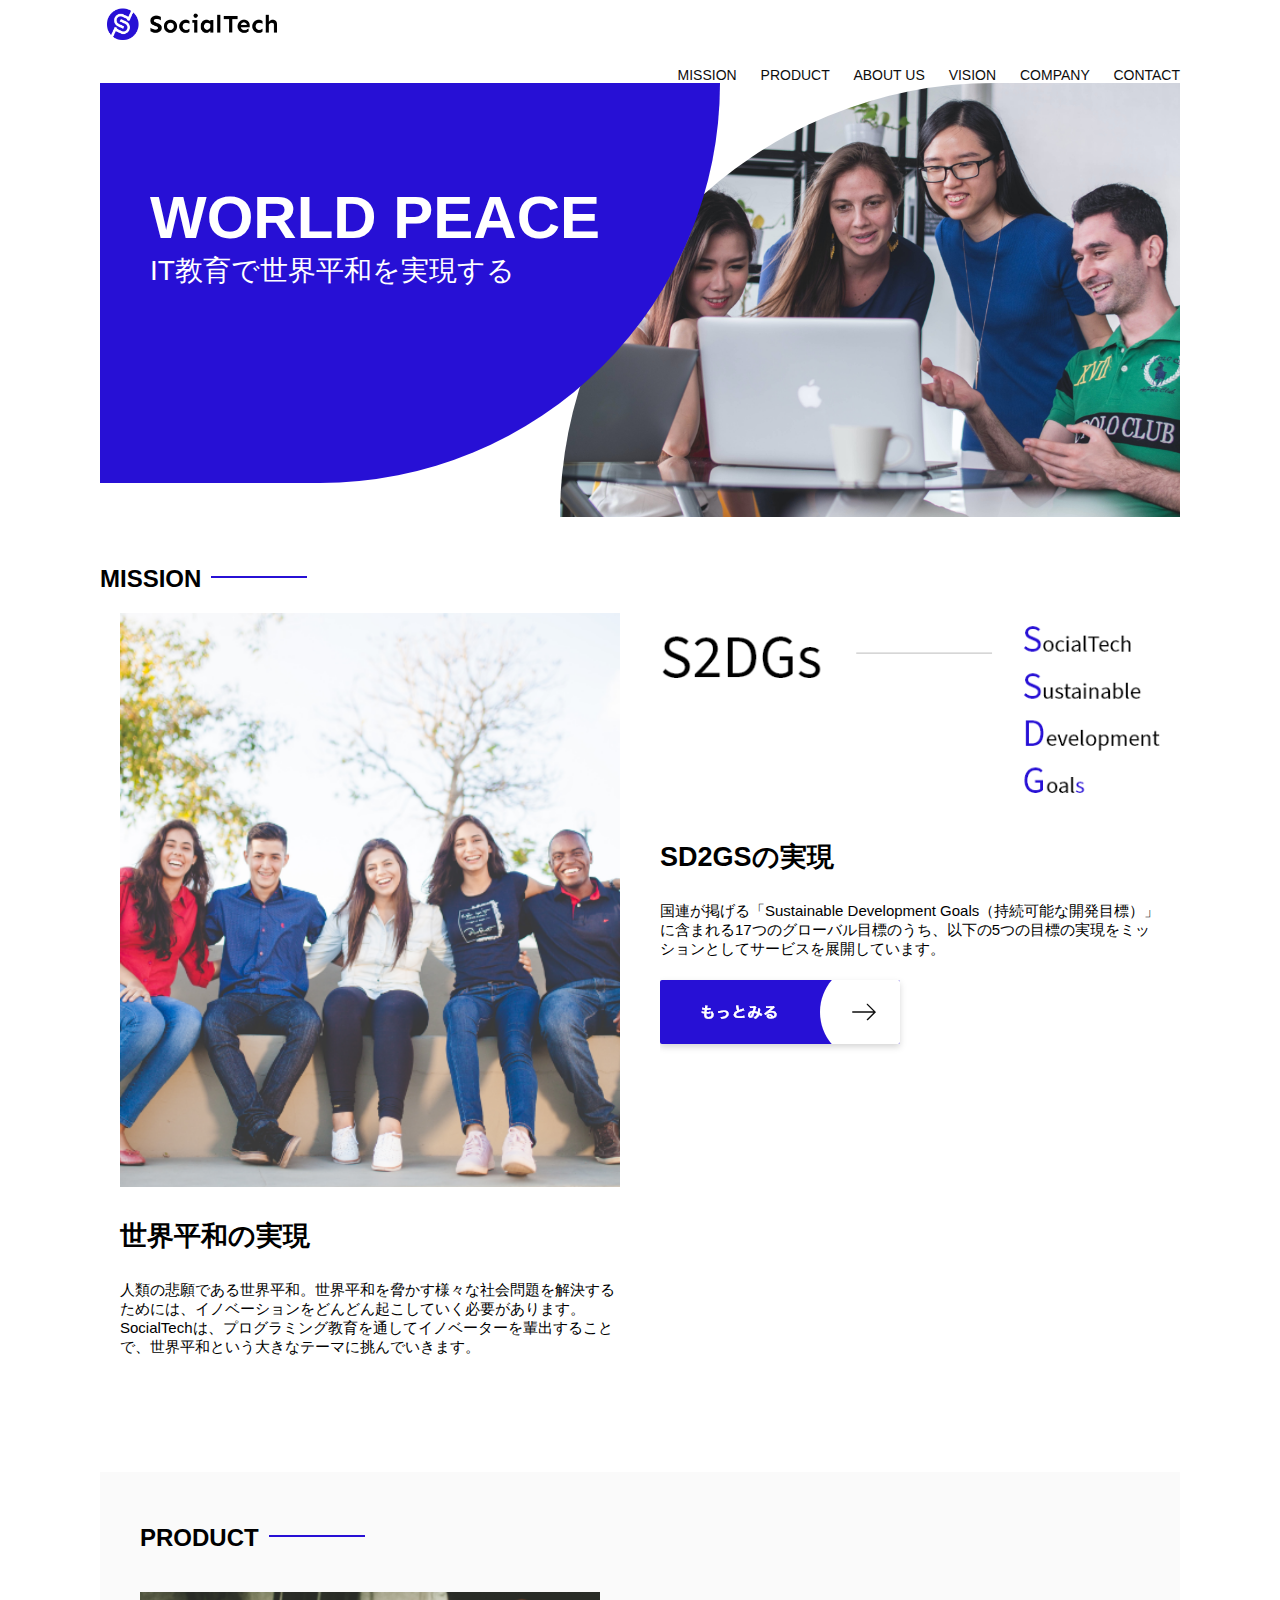
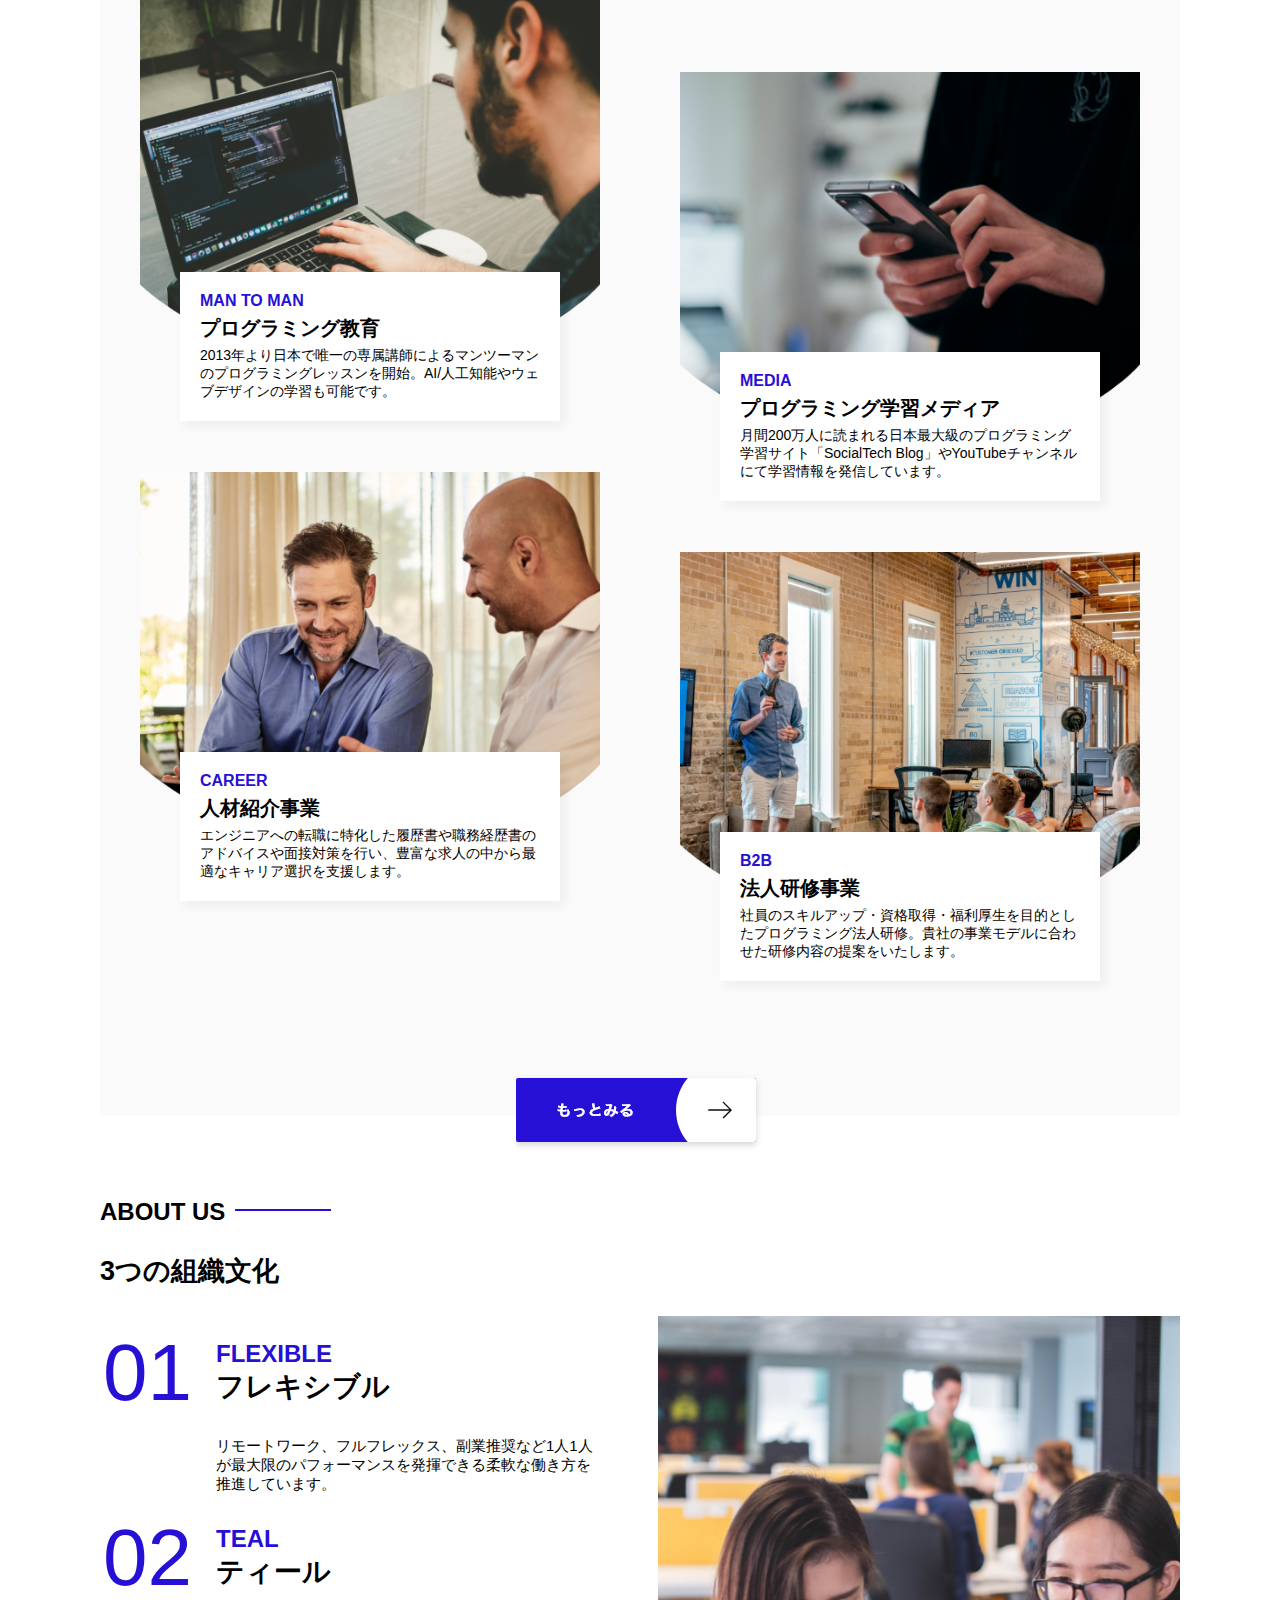
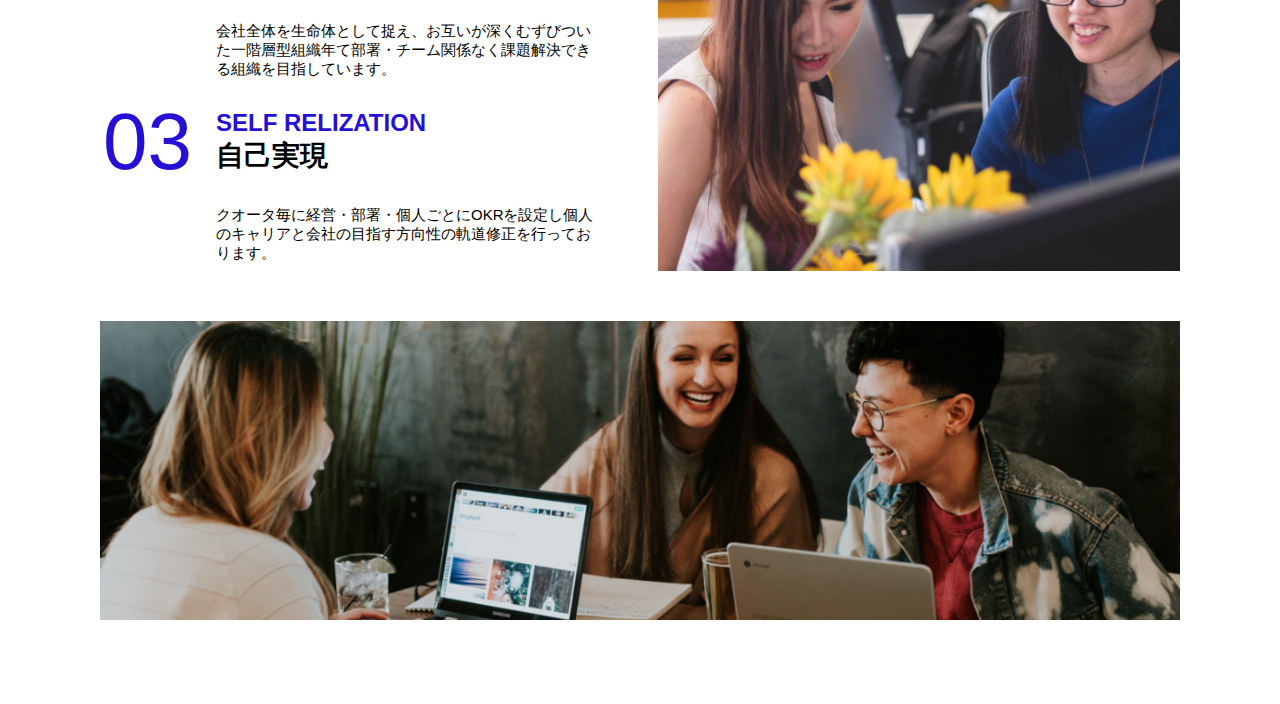
==== SocialTech/index.html @ 774da6ff "Add files via upload" ====
<!DOCTYPE html>
<html>
    <head>
        <title> Socialtech</title>
        <meta charset="utf-8">
        <meta name="description" content="SocialtechはEdtech業界のリーディングカンパニーを目指します。">
        <meta name="viewport" content="width=device-width, initial-scale=1.0">
        <link rel="stylesheet" href="style.css">
    </head>

    <body>
        <header>
            <a href="index.html" id="logo"><img src="images/logo.png" alt="トップページに戻る"></a>
        </header>
        <!-- PC用ナビゲーション -->
        <nav id="nav-pc">
            <a href="mission.html">MISSION</a>
            <a href="product.html">PRODUCT</a>
            <a href="index.html#aboutus">ABOUT US</a>
            <a href="mission.html#vision">VISION</a>
            <a href="mission.html#conpany">COMPANY</a>
            <a href="mission.html#contact">CONTACT</a>
        </nav>
        <!-- メインビジュアル -->
        <main>
            <article>
                <section id="main-visual">
                    <div id="main-message">
                        <h1>WORLD PEACE</h1>
                        <p>IT教育で世界平和を実現する</p>
                    </div> 
                    <img src="images/index/index-main.png" alt=PCの周りに集まる多国籍の仲間たち">
                </section>
                <!-- ミッション -->
                <section id="mission">
                    <h2 class="index-h2">MISSION</h2>
                    <div id="mission-flex">
                        <div>
                            <img id="mission-photo" src="images/index/index-mission.png" alt="屋外のベンチで写真を撮影する多国籍の仲間たち">
                            <h3>世界平和の実現</h3>
                            <p>人類の悲願である世界平和。世界平和を脅かす様々な社会問題を解決するためには、イノベーションをどんどん起こしていく必要があります。SocialTechは、プログラミング教育を通してイノベーターを輩出することで、世界平和という大きなテーマに挑んでいきます。</p>
                        </div>

                        <div>
                            <img id="mission-photo" src="images/mission/mission-s2dgs.png" alt="SD2GS">
                            <h3>SD2GSの実現</h3>
                            <p>国連が掲げる「Sustainable Development Goals（持続可能な開発目標）」に含まれる17つのグローバル目標のうち、以下の5つの目標の実現をミッションとしてサービスを展開しています。</p>
                            <a href="mission.html">
                                <img src="images/button-more.png" alt="もっとみる">
                            </a>
                        </div>
                    </div>
                </section>

                <!-- プロダクト -->
                <section id="product">
                    <h2 class="index-h2">PRODUCT</h2>
                    <div>
                      <div id="product-left">
                            <div>
                                <img class="product-photo" src="images/index/index-mantoman.png" alt="PCでコードを書く男性">
                                <div class="product-explain">
                                    <span>MAN TO MAN</span>
                                    <h3>プログラミング教育</h3>
                                    <p>2013年より日本で唯一の専属講師によるマンツーマンのプログラミングレッスンを開始。AI/人工知能やウェブデザインの学習も可能です。</p>
                                </div>
                            </div>
                      
                     <div>
                            <img class="product-photo" src="images/index/index-career.png" alt="笑顔で話し合う2人の男性">
                            <div class="product-explain">
                                <span>CAREER</span>
                                <h3>人材紹介事業</h3>
                                <p>エンジニアへの転職に特化した履歴書や職務経歴書のアドバイスや面接対策を行い、豊富な求人の中から最適なキャリア選択を支援します。</p>
                            </div>
                        </div>
                     </div>

                        <div id="product-right">
                            <div>
                                <img class="product-photo" src="images/index/index-media.png" alt="スマートフォンを操作する人">
                                <div class="product-explain">
                                    <span>MEDIA</span>
                                    <h3>プログラミング学習メディア</h3>
                                    <p>月間200万人に読まれる日本最大級のプログラミング学習サイト「SocialTech Blog」やYouTubeチャンネルにて学習情報を発信しています。</p>
                                </div>
                            </div>
                            <div>
                                <img class="product-photo" src="images/index/index-b2b.png" alt="講演中の男性とそれを聴く人々">
                                <div class="product-explain">
                                    <span>B2B</span>
                                    <h3>法人研修事業</h3>
                                    <p>社員のスキルアップ・資格取得・福利厚生を目的としたプログラミング法人研修。貴社の事業モデルに合わせた研修内容の提案をいたします。</p>
                                </div>
                            </div>
                        </div>
                    </div>

                    <div>
                        <a id="product-more" href="product.html">
                            <img src="images/button-more.png" alt="もっとみる">
                        </a>
                    </div>
                </section>

                <section id="aboutus">
                    <h2 class="index-h2">ABOUT US</h2>
                    <h3>3つの組織文化</h3>
                    <div>
                        <table class="culture-table">
                            <tr>
                                <td>
                                    <span class="culture-num">01</span>
                                </td>
                                <td>
                                     <span class="culture-en">FLEXIBLE</span>
                                     <span class="culture-jp">フレキシブル</span>
                                </td>
                            </tr>
                            <tr>
                                <td>
                                    <!-- 空のセル -->
                                </td>
                                <td>
                                    <p class="culture-description">
                                        リモートワーク、フルフレックス、副業推奨など1人1人が最大限のパフォーマンスを発揮できる柔軟な働き方を推進しています。
                                    </p>
                                </td>
                            </tr>
                            <tr>
                                <td>
                                    <span class="culture-num">02</span>
                                </td>
                                <td>
                                    <span class="culture-en">TEAL</span>
                                    <span class="culture-jp">ティール</span>
                                </td>
                            </tr>
                            <tr>
                                <td>
                                    <!-- 空のセル -->
                                </td>
                                <td>
                                    <p class="culture-description">
                                        会社全体を生命体として捉え、お互いが深くむずびついた一階層型組織年て部署・チーム関係なく課題解決できる組織を目指しています。
                                    </p>
                                </td>
                            </tr>
                            <tr>
                                <td>
                                    <span class="culture-num">03</span>
                                </td>
                                <td>
                                    <span class="culture-en">SELF RELIZATION</span>
                                    <span class="culture-jp">自己実現</span>
                                </td>
                            </tr>
                            <tr>
                                <td>
                                    <!-- 空のセル -->
                                </td>
                                <td>
                                    <p class="culture-description">
                                        クオータ毎に経営・部署・個人ごとにOKRを設定し個人のキャリアと会社の目指す方向性の軌道修正を行っております。
                                    </p>
                                </td>
                            </tr>
                        </table>
                        <img class="culture-img" src="images/index/index-aboutus1.png" alt="笑顔で話し合う2人の女性">
                    </div>
                    <img class="culture-img2" src="images/index/index-aboutus2.png" alt="笑顔で話し合う3人の男女">
                </section>
            </article>
        </main>
    </body>
</html>
---- SocialTech/style.css ----
body{
    font-family: "Souece Sans Pro", "Hirageino Kaku Gothic ProN", Meiryo, Arial, sans-serif;
}

p{
    font-size: 15px;
}

body{
    max-width: 1080px;
    min-width: 960px;
    margin: 0 auto 0 auto;
}

header{
    display: flex;
    justify-content: space-between;
}

#nav-pc{
    text-align: right;
    font-size: 14px;
    padding-top: 15px;
}

#nav-pc > a{
    text-decoration: none;
    margin-left: 20px;
}

#nav-pc > a:link{
    color: #0d0d0d;
}

#nav-pc > a:visited{
    color: #0d0d0d;
}

#nav-pc > a:hover{
    color: #0d0d0d;
    text-decoration: underline;
}

#nav-pc > a:active{
    color: #0d0d0d;
}
/* メインビジュアル */
#main-visual{
    position: relative;
    height: 400px;
}

#main-message{
    position: absolute;
    top: 0;
    left:0;
    background-color: #2710d5;
    color: #ffffff;
    border-radius: 0 0 476px 0;
    height: 100%;
    width: 100%;
    max-width: 620px;
    z-index: 11;
}

#main-message > h1{
    font-size: 60px;
    margin: 100px 0 0 50px;
}

#main-message > p{
    font-size: 28px;
    margin: 0 0 0 50px;
}

#main-visual > img{
    max-width: 620px;
    border-radius: 476px 0 0 0;
    position: absolute;
    top: 0;
    right: 0;
    z-index: 10;
}

.index-h2{
    margin:40px 0 0 0;
}

.index-h2::after{
    content: url("images/line.png");
    border: #2710d5;
    margin-left: 10px;
}

h3{
    font-size: 27px;
}

#mission{
    margin: 80px auto 80px auto;
    width: 100%;
}

#mission-flex{
    width: 100%;
    display: flex;
}

#mission-flex > div{
    width: 50%;
    margin: 20px 20px 20px 20px;
}

#mission-photo{
    width: 100%;
}

#s2dgs{
    margin-top:50px;
    width: 100%;
}

/* プロダクト */
#product{
    background-color: #fafafa;
    margin: 80px 0 80px 0;
    padding: 10px 40px 0 40px;
}
/* 外枠 */
#product > div{
    margin-top:40px ;
    display: flex;
}
/* 左のカラム */
#product-left{
    width: 50%;
    margin-right: 20px;
}

/* 右のカラム */
#product-right{
    width: 50%;
    margin-left: 20px;
    margin-top: 80px;
}

#product-left > div{
    position: relative;
    height: 480px;
    margin-right:20px;
}

#product-right > div{
    position: relative;
    height: 480px;
    margin-left: 20px;
}

.product-photo{
    width: 100%;
}
  /* 説明文の枠 */
  .product-explain {
    background-color: #ffffff;
    position: absolute;
    left: 0;
    top: 280px;
    margin: 0 40px 0 40px;
    padding: 20px;
    box-shadow: 5px 5px 10px rgba(0, 0, 0, 0.05);
  }

  
.product-explain > span{
    color: #2710d5;
    font-weight: bold;
    font-size: 16px;
    margin: 0;
}

.product-explain > h3{
    font-size: 20px;
    margin: 5px 0 5px 0;
}

.product-explain > p{
    font-size:14px;
    margin: 0;
}

#product-more{
    margin: 0 auto -42px auto;
}

#aboutus{
    margin: 80px auto;
}

#aboutus > div{
    display: flex;
}

.culture-img{
    width: 100%;
    align-self: flex-start;
}

.culture-img2{
    margin-top:50px;
    width: 100%;
}

.culture-table{
    margin-right: 50px;
}

.culture-num{
    font-size: 80px;
    color: #2710d5;
    margin: 0 20px 0 0;
}

.culture-en{
    font-weight: bold;
    color: #2710d5;
    font-size: 24px;
    display: block;
}

.culture-jp{
    font-size: 28px;
    font-weight:bold;
}

.culture-description{
    margin: 0;
}
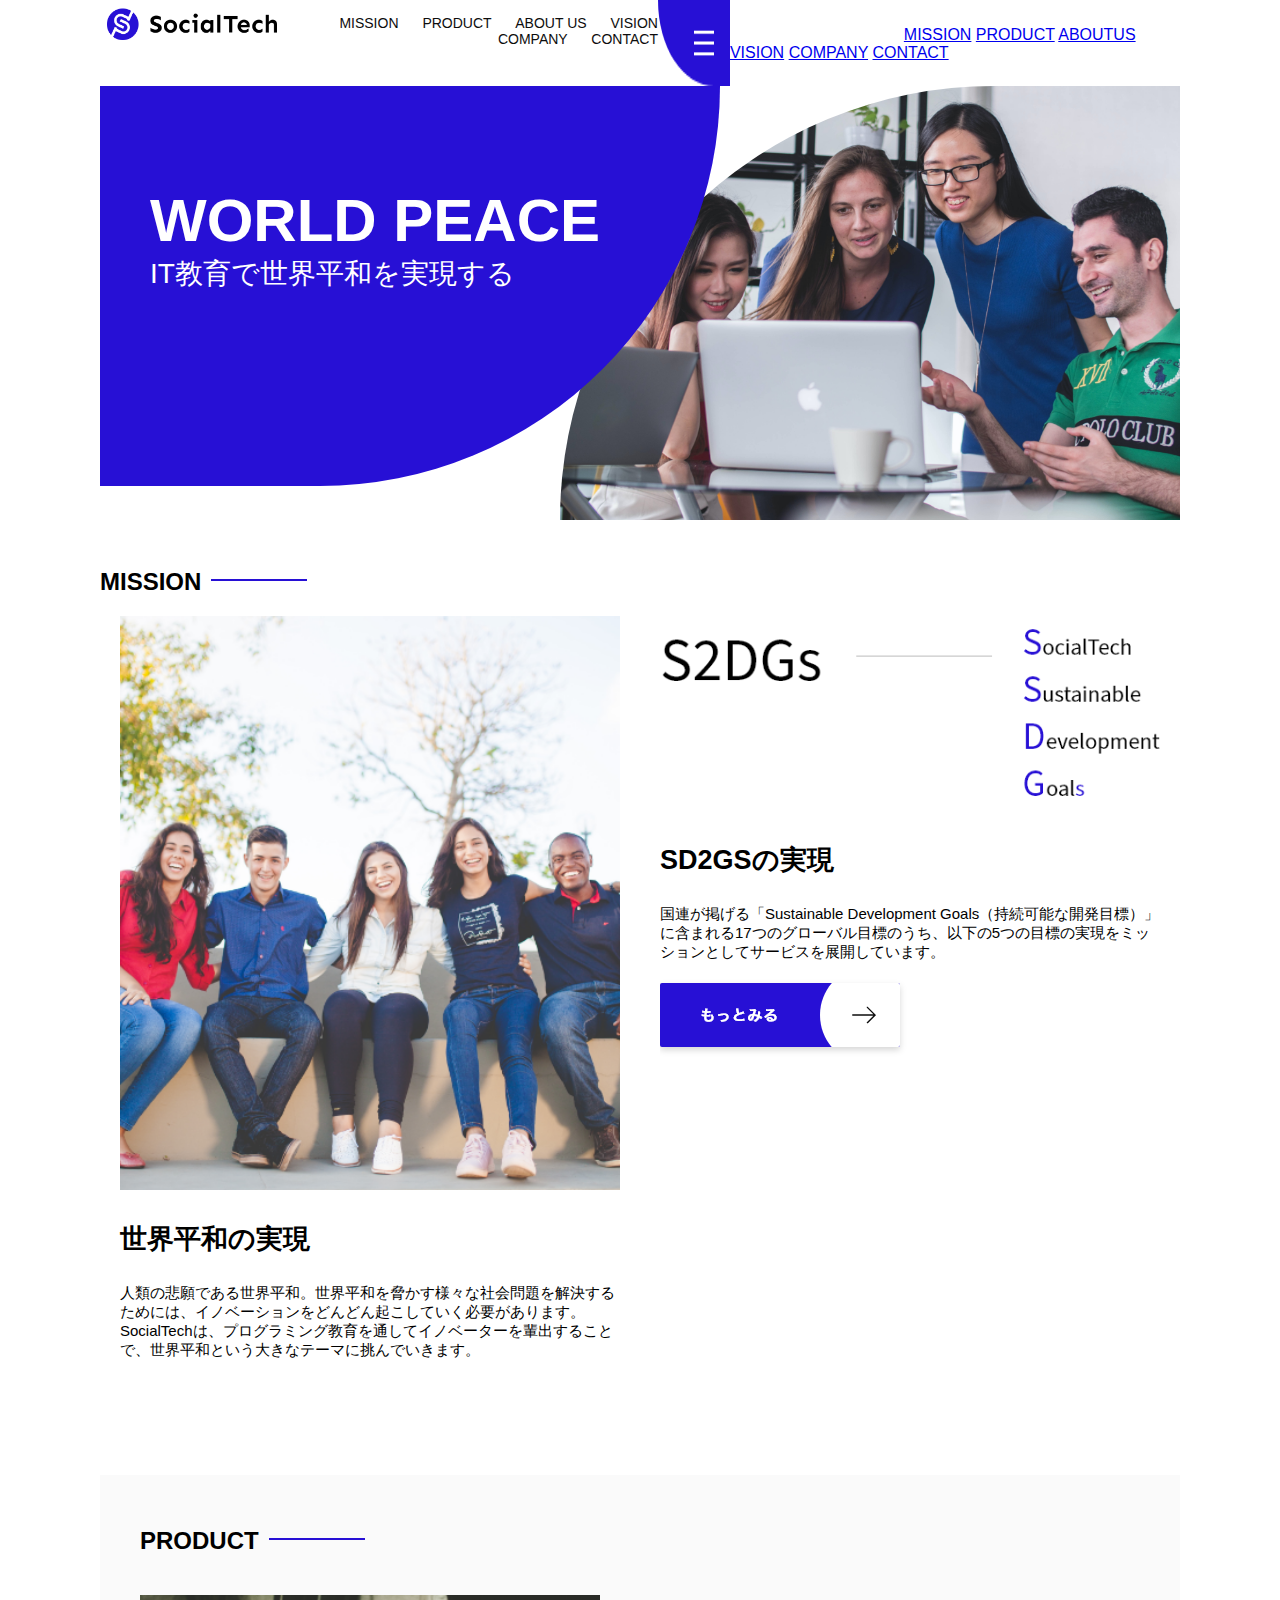
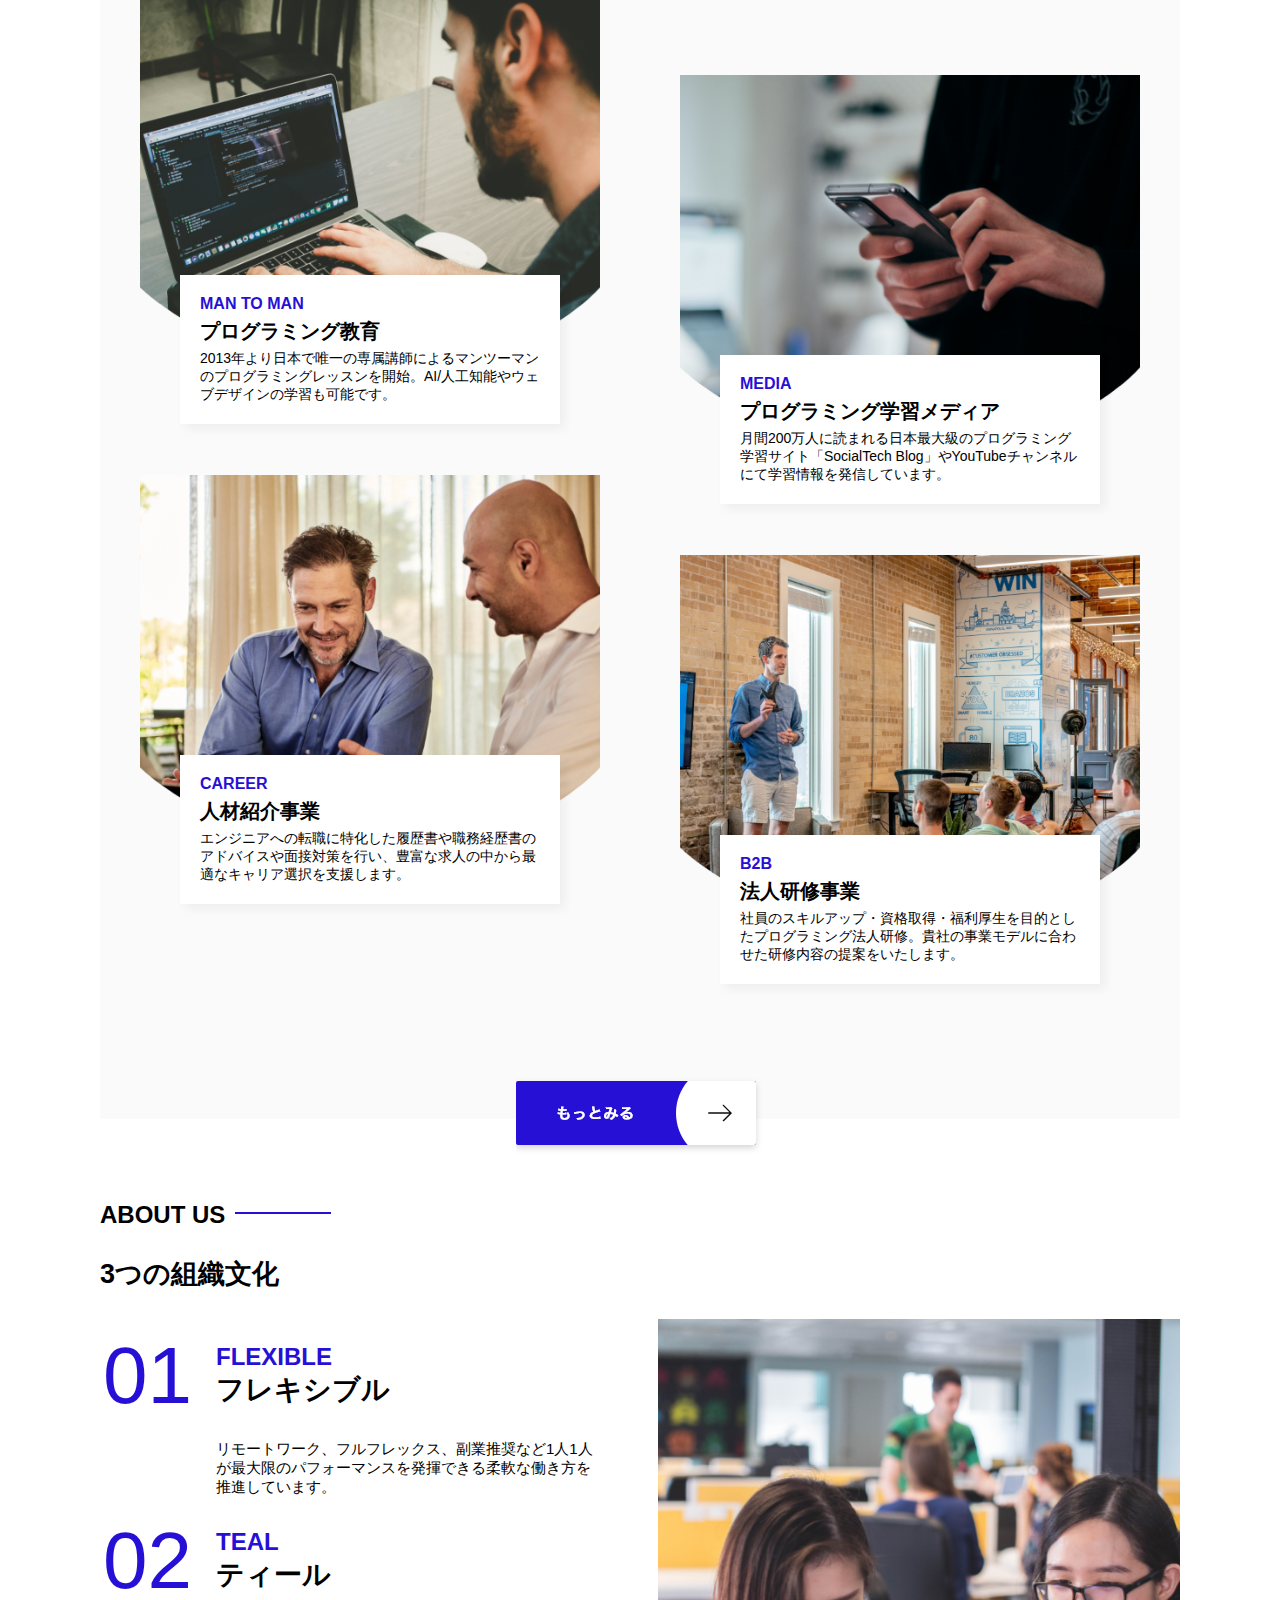
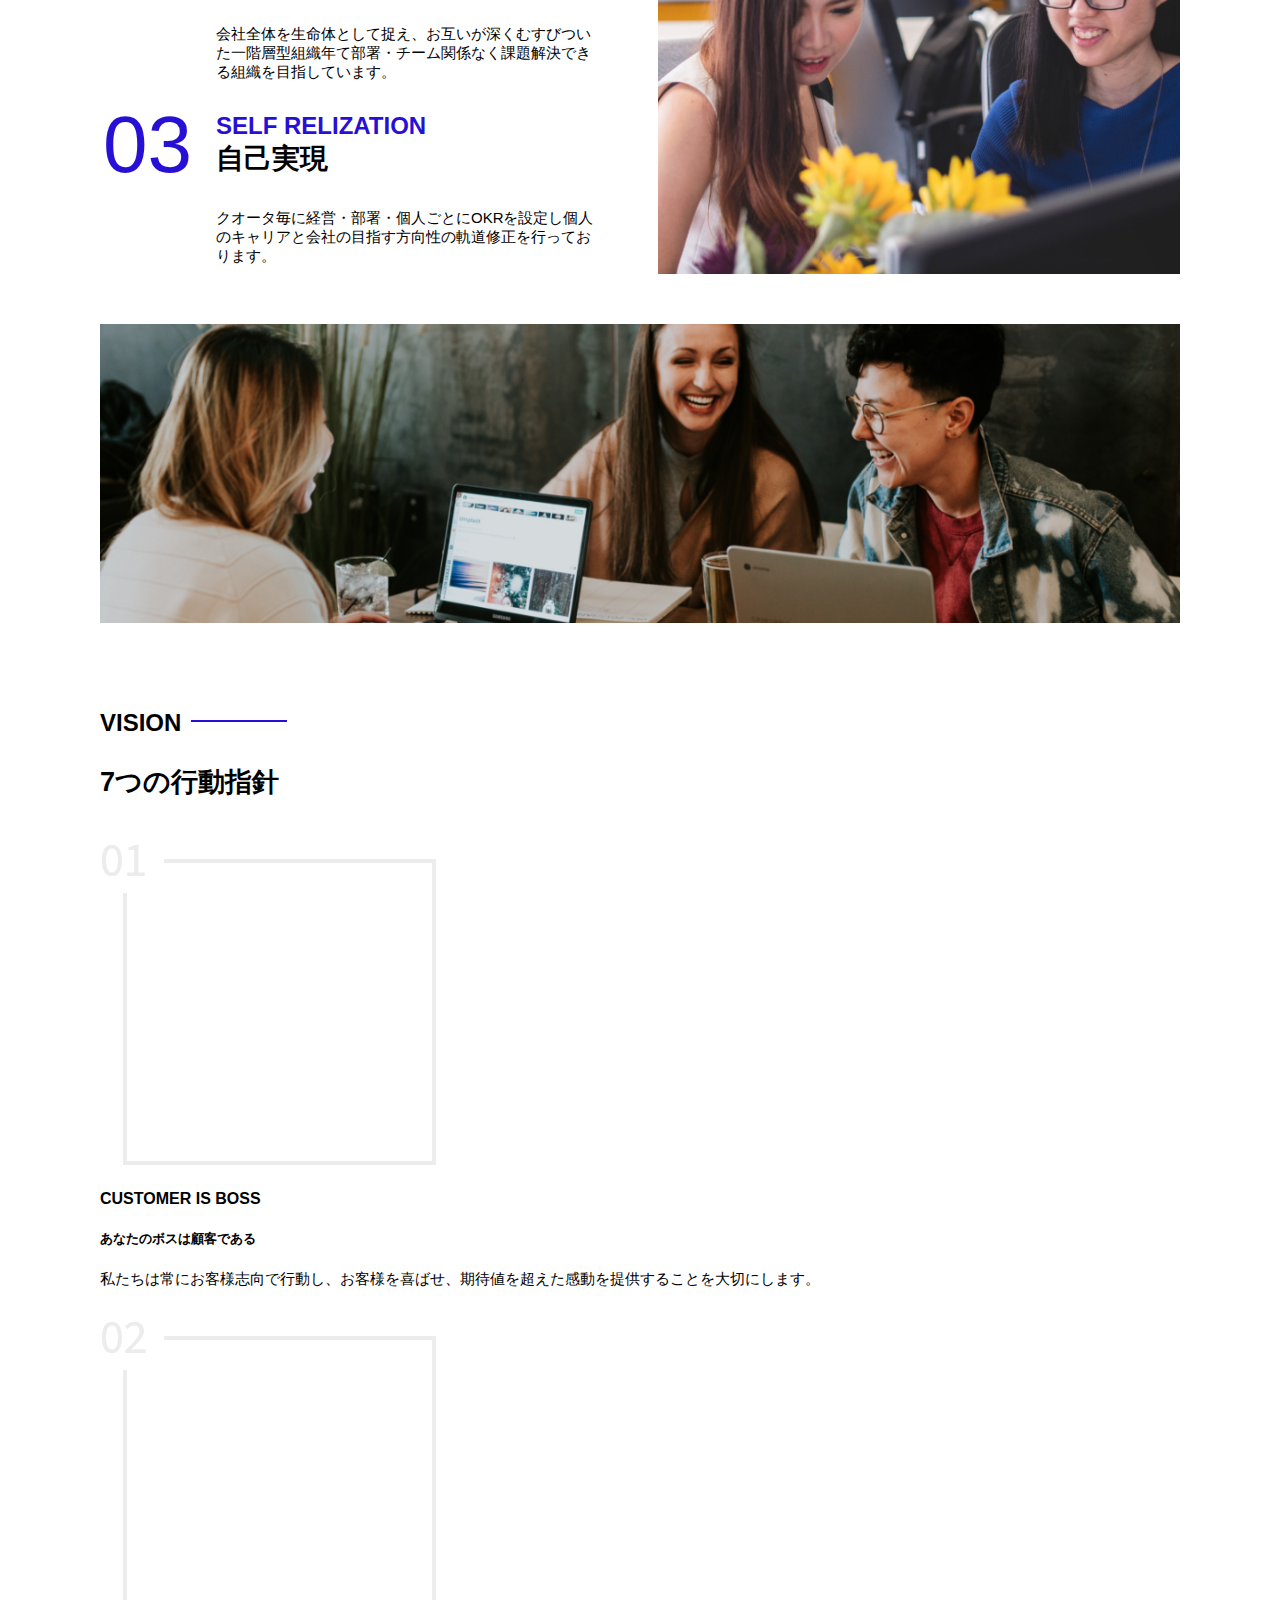
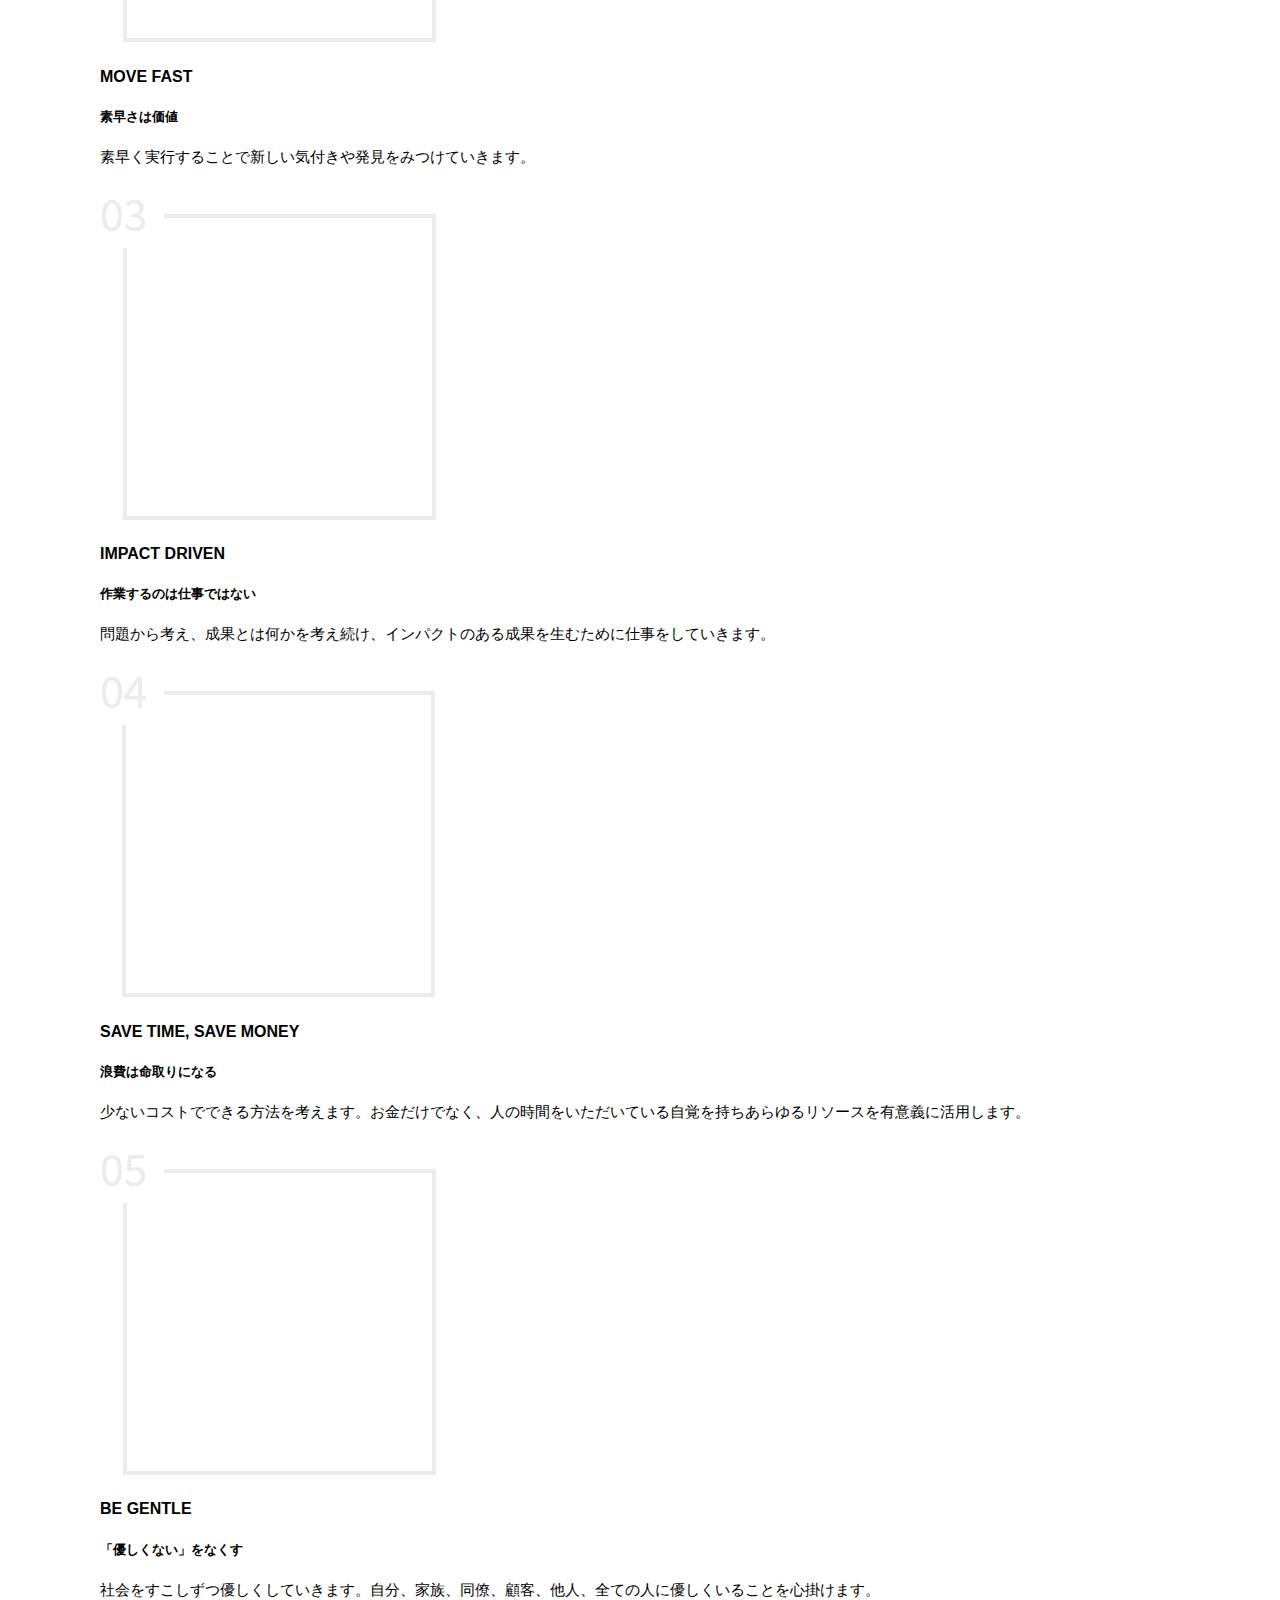
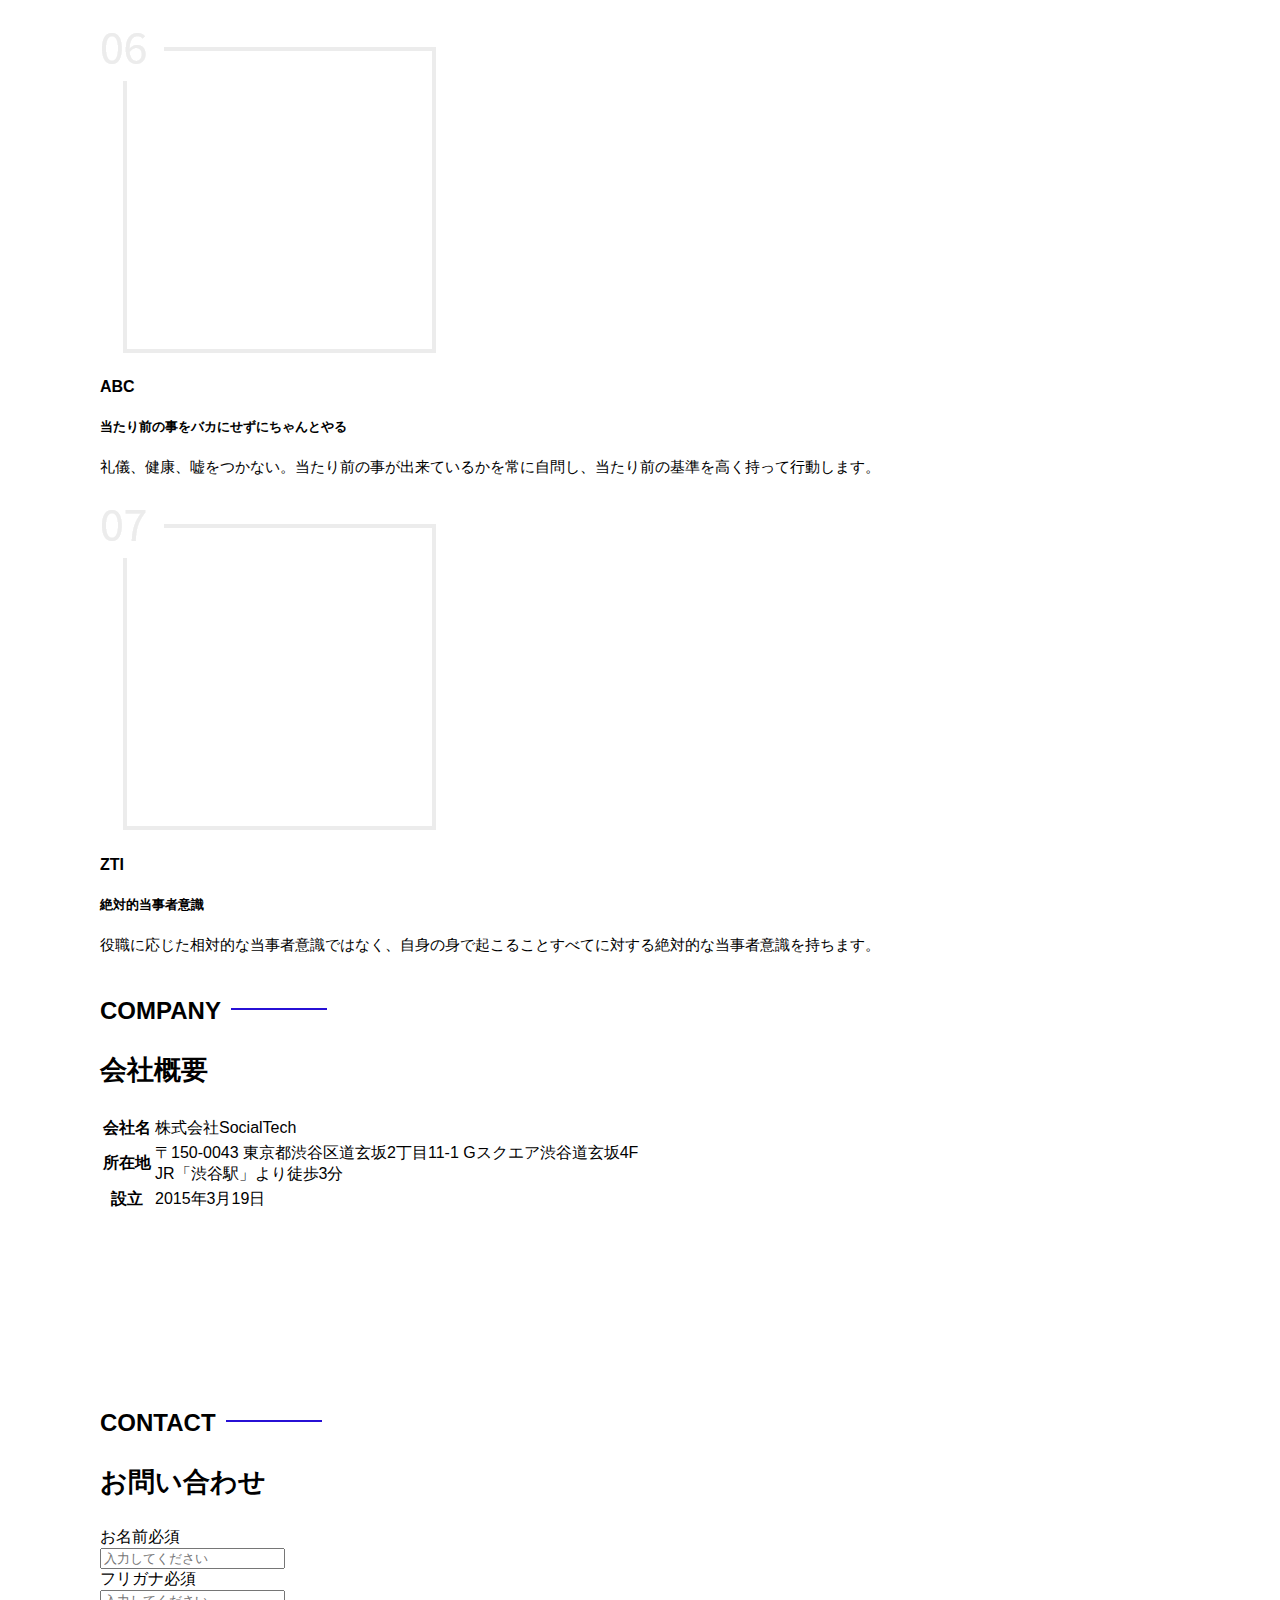
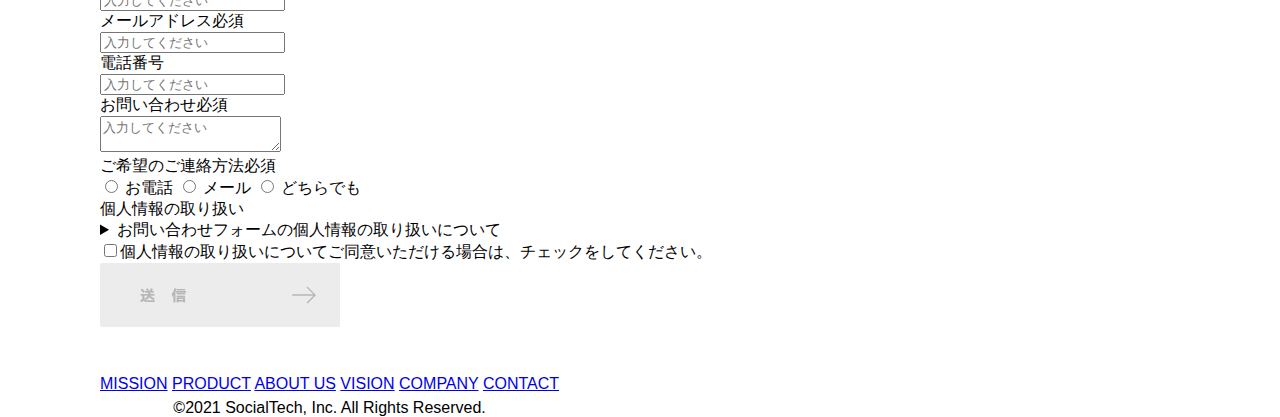
==== commit 658ed4b3: "Update index.html" ====
--- a/SocialTech/index.html
+++ b/SocialTech/index.html
@@ -9,9 +9,8 @@
     </head>
 
     <body>
-        <header>
+      <header>
             <a href="index.html" id="logo"><img src="images/logo.png" alt="トップページに戻る"></a>
-        </header>
         <!-- PC用ナビゲーション -->
         <nav id="nav-pc">
             <a href="mission.html">MISSION</a>
@@ -21,6 +20,27 @@
             <a href="mission.html#conpany">COMPANY</a>
             <a href="mission.html#contact">CONTACT</a>
         </nav>
+        <!-- スマホ用メニューボタン -->
+        <img id="menu-sp" src="images/button-menu.png" alt="ナビゲーションを開く" onclick="document.getElementById('nav-sp').style.display = 'block'">
+        <!-- スマホ用ナビゲーション -->
+        <nav id="nav-sp">
+            <img id="close" src="images/button-close.png" alt="ナビゲーションを閉じる" onclick="document.getElementById('nav-sp').style.display = 'none'">
+            <a id="logo-sp" href="index.html" onclick="document.getElementById('nav-sp').style.display = 'none'"><img src="images/logo-sp.png" alt="トップページに戻る"></a>
+            <a class="menu" href="mission.html" onclick="document.getElementById('nav-sp').style.display = 'none'">MISSION</a>
+            <a class="menu" href="product.html" onclick="document.getElementById('nav-sp').style.display = 'none'">PRODUCT</a>
+            <a class="menu" href="index.html#aboutus" onclick="document.getElementById('nav-sp').style.display = 'none'">ABOUTUS</a>
+            <a class="menu" href="index.html#vision" onclick="document.getElementById('nav-sp').style.display = 'none'">VISION</a>
+            <a class="menu" href="index.html#company" onclick="document.getElementById('nav-sp').style.display = 'none'">COMPANY</a>
+            <a class="menu" href="index.html#contact" onclick="document.getElementById('nav-sp').style.display = 'none'">CONTACT</a>
+
+        <div id="sns">
+            <a href="www.facebook.com/sejuku2013"><img src="images/button-facebook.png" alt="facebookのリンク"></a>
+            <a href="twitter.com/samuraijuku"><img src="images/button-twitter.png" alt="twitterのリンク"></a>
+            <a href="youtube.com/channel/UCCF0Q05aDK0xXam4cUQXT8g"><img src="images/button-youtube.png" alt="YouTubeのリンク"></a>
+        </div>
+        </nav>
+      </header>
+        
         <!-- メインビジュアル -->
         <main>
             <article>
@@ -29,7 +49,7 @@
                         <h1>WORLD PEACE</h1>
                         <p>IT教育で世界平和を実現する</p>
                     </div> 
-                    <img src="images/index/index-main.png" alt=PCの周りに集まる多国籍の仲間たち">
+                    <img src="images/index/index-main.png" alt="PCの周りに集まる多国籍の仲間たち">
                 </section>
                 <!-- ミッション -->
                 <section id="mission">
@@ -142,7 +162,7 @@
                                 </td>
                                 <td>
                                     <p class="culture-description">
-                                        会社全体を生命体として捉え、お互いが深くむずびついた一階層型組織年て部署・チーム関係なく課題解決できる組織を目指しています。
+                                        会社全体を生命体として捉え、お互いが深くむすびついた一階層型組織年て部署・チーム関係なく課題解決できる組織を目指しています。
                                     </p>
                                 </td>
                             </tr>
@@ -170,7 +190,236 @@
                     </div>
                     <img class="culture-img2" src="images/index/index-aboutus2.png" alt="笑顔で話し合う3人の男女">
                 </section>
+<!-- ビジョン -->
+                <section id="vision">
+                    <h2 class="index-h2">VISION</h2>
+                    <h3>7つの行動指針</h3>
+                    <div>
+                        <div class="vision-box">
+                            <img src="images/index/vision-01.png" alt="01">
+                            <span>
+                                <h4>CUSTOMER IS BOSS</h4>
+                                <h5>あなたのボスは顧客である</h5>
+                                <p>私たちは常にお客様志向で行動し、お客様を喜ばせ、期待値を超えた感動を提供することを大切にします。</p>
+                            </span>
+                        </div>
+
+                        <div class="vision-box">
+                            <img src="images/index/vision-02.png" alt="02">
+                            <span>
+                                <h4>MOVE FAST</h4>
+                                <h5>素早さは価値</h5>
+                                <p>素早く実行することで新しい気付きや発見をみつけていきます。</p>
+                            </span>
+                        </div>
+
+                        <div class="vision-box">
+                            <img src="images/index/vision-03.png" alt="03">
+                            <span>
+                                <h4>IMPACT DRIVEN</h4>
+                                <h5>作業するのは仕事ではない</h5>
+                                <p>問題から考え、成果とは何かを考え続け、インパクトのある成果を生むために仕事をしていきます。</p>
+                            </span>
+                        </div>
+
+                        <div class="vision-box">
+                            <img src="images/index/vision-04.png" alt="04">
+                            <span>
+                                <h4>SAVE TIME, SAVE MONEY</h4>
+                                <h5>浪費は命取りになる</h5>
+                                <p>少ないコストでできる方法を考えます。お金だけでなく、人の時間をいただいている自覚を持ちあらゆるリソースを有意義に活用します。</p>
+                            </span>
+                        </div>
+
+                        <div class="vision-box">
+                            <img src="images/index/vision-05.png" alt="05">
+                            <span>
+                                <h4>BE GENTLE</h4>
+                                <h5>「優しくない」をなくす</h5>
+                                <p>社会をすこしずつ優しくしていきます。自分、家族、同僚、顧客、他人、全ての人に優しくいることを心掛けます。</p>
+                            </span>
+                        </div>
+
+                        <div class="vision-box">
+                            <img src="images/index/vision-06.png" alt="06">
+                            <span>
+                                <h4>ABC</h4>
+                                <h5>当たり前の事をバカにせずにちゃんとやる</h5>
+                                <p>礼儀、健康、嘘をつかない。当たり前の事が出来ているかを常に自問し、当たり前の基準を高く持って行動します。</p>
+                            </span>
+                        </div>
+
+                        <div class="vision-box">
+                            <img src="images/index/vision-07.png" alt="07">
+                            <span>
+                                <h4>ZTI</h4>
+                                <h5>絶対的当事者意識</h5>
+                                <p>役職に応じた相対的な当事者意識ではなく、自身の身で起こることすべてに対する絶対的な当事者意識を持ちます。</p>
+                            </span>
+                        </div>
+                    </div>
+                </section>
+
+                <section id="company">
+                    <h2 class="index-h2">COMPANY</h2>
+                    <h3>会社概要</h3>
+                    <table id="company-table">
+                        <tr>
+                            <th class="tableheader-first">会社名</th>
+                            <td class="cell-first">株式会社SocialTech</td>
+                        </tr>
+                        <tr>
+                            <th class="tableheader">所在地</th>
+                            <td class="cell">〒150-0043 東京都渋谷区道玄坂2丁目11-1 Gスクエア渋谷道玄坂4F
+                                <br>JR「渋谷駅」より徒歩3分 
+                            </td>
+                        </tr>
+                        <tr>
+                            <th class="tableheader">設立</th>
+                            <td class="cell">2015年3月19日 
+                            </td>
+                        </tr>
+                    </table>
+                    <iframe 
+                    src="https://www.google.com/maps/embed?pb=!1m18!1m12!1m3!1d12967.104593659422!2d139.68589097212634!3d35.657886461514!2m3!1f0!2f0!3f0!3m2!1i1024!2i768!4f13.1!3m3!1m2!1s0x60188b55ffeee63f%3A0x73330361de4fb84f!2z44CSMTUwLTAwNDMg5p2x5Lqs6YO95riL6LC35Yy66YGT546E5Z2C77yS5LiB55uu77yR77yR4oiSMSBHIDRm!5e0!3m2!1sja!2sjp!4v1700278503592!5m2!1sja!2sjp"
+                    style="border:0;" allowfullscreen="" loading="lazy"
+                    ></iframe>
+                </section>
+    <!-- お問い合わせフォーム -->
+                <section id="contact">
+                    <h2 class="index-h2">CONTACT</h2>
+                    <h3>お問い合わせ</h3>
+     <!-- スタティックフォームのフォームタグ -->
+                    <form action="https://api.staticforms.xyz/submit" method="post">
+                        <input type="text" name="honeypot" style="display: none;">
+                        <!-- static form のアクセスキー -->
+                        <input type="hidden" name="accessKey" value="c6773a35-b072-4ff5-bae5-b2bc14094e0a">
+                        <!-- メールのタイトル -->
+                        <input type="hidden" name="subject" value="お問い合わせフォーム">
+                        <!--送信先のメールアドレスをValueに設定する -->
+                        <input type="hidden" name="replyTo" value="ymshy.619@gmail.com">
+                        <!-- redirectzToのURLは公開後のURLへリンクする -->
+                        <input type="hidden" name="redirectTo" val="">
+                        <div>
+                            <div class="contact-heading">
+                                <label class="contact-label">お名前<span class="contact-span">必須</span></label>
+                            </div>
+                            <div>
+                                <input type="text" name="name" placeholder="入力してください" class="contact-textbox">
+                            </div>
+                        </div>
+                        
+                        <div>
+                            <div class="contact-heading">
+                                <label class="contact-label">フリガナ<span class="contact-span">必須</span></label>
+                            </div>
+                            <div>
+                                <input type="text" name="hurigana" placeholder="入力してください" class="contact-textbox">
+                            </div>
+                        </div>
+                        
+                        <div>
+                            <div class="contact-heading">
+                                <label class="contact-label">メールアドレス<span class="contact-span">必須</span></label>
+                            </div>
+                            <div>
+                                <input type="text" name="email" placeholder="入力してください" class="contact-textbox">
+                            </div>
+                        </div>
+
+                        <div>
+                            <div class="contact-heading">
+                                <label class="contact-label">電話番号</label>
+                            </div>
+                            <div>
+                                <input type="text" name="tel" placeholder="入力してください" class="contact-textbox">
+                            </div>
+                        </div>
+
+                        <div>
+                            <div class="contact-heading">
+                                <label class="contact-label">お問い合わせ<span class="contact-span">必須</span></label>
+                            </div>
+                            <div>
+                                <textarea class="contact-textarea" placeholder="入力してください" name="message"></textarea>
+                            </div>
+                        </div>
+
+                        <div>
+                            <div class="contact-heading">
+                                <label class="contact-label">ご希望のご連絡方法<span class="contact-span">必須</span></label>
+                            </div>
+                            <div>
+                                <input class="radiobutton" type="radio" value="tel" name="contact"> <label>お電話</label>
+                                <input class="radiobutton" type="radio" value="mail" name="contact"> <label>メール</label>
+                                <input class="radiobutton" type="radio" value="both" name="contact"> <label>どちらでも</label>
+                            </div>
+                        </div>
+
+                        <div>
+                            <div>
+                                <label class="contact-label">個人情報の取り扱い</label>
+                            </div>
+
+                            <div>
+                                <details>
+                                    <summary>お問い合わせフォームの個人情報の取り扱いについて</summary>
+                                    <div>
+                                        <span>１．組織の名称又は氏名</span><br>
+                                        株式会社SocialTech<br><br>
+                                        <span>２．個人情報保護管理者（若しくはその代理人）の氏名又は職名、所属及び連絡先
+                                          鈴木 一郎 コーポレート部</span><br>
+                                        メールアドレス：support@socialtech.net<br>
+                                        TEL：03-xxxx-xxxx<br>
+                                        <span>３．個人情報の利用目的</span><br>
+                                        ・本サービス及び本サービスに関連する情報の提供又はそれらに関する連絡のため<br>
+                                        ・ユーザーの本人確認のため<br>
+                                        ・当社サービスのご案内のため<br>
+                                        ・当社の商品等の広告または宣伝（電子メールによるものを含むものとします。）<br><br>
+                                        <span>４．個人情報の取り扱い業務の委託</span><br>
+                                        個人情報の取扱業務の全部または一部を外部に業務委託する場合があります。<br>
+                                        その際、弊社は、個人情報を適切に保護できる管理体制を敷き実行していることを条件として<br>
+                                        委託先を厳選したうえで、機密保持契約を委託先と締結し、お客様の個人情報を厳密に管理させます。<br><br>
+                                        <span>５．個人情報の開示等の請求</span><br>
+                                        お客様は、弊社に対してご自身の個人情報の開示等（利用目的の通知、開示、内容の訂正・追加・削除、利用の停止または消去、第三者への提供の停止）に関して、当社問合わせ窓口に申し出ることができます。<br>
+                                        その際、弊社はお客様ご本人を確認させていただいたうえで、合理的な期間内に対応いたします。<br><br>
+                                        なお、個人情報に関する弊社問合わせ先は、次の通りです。<br><br>
+                                        株式会社SocialTech　個人情報問合せ窓口<br>
+                                        〒150-0043　東京都渋谷区道玄坂2丁目11-1 Ｇスクエア渋谷道玄坂 4F<br>
+                                        メールアドレス：support@socialtech.net　TEL：03-xxxx-xxxx<br><br>
+                                        <span>６．個人情報を提供されることの任意性について</span><br><br>
+                                        お客様がご自身の個人情報を弊社に提供されるか否かは、お客様のご判断によりますが、もしご提供されない場合には、適切なサービスが提供できない場合がありますので予めご了承ください。
+                                      </div>
+                                    </details>
+                                <input type="checkbox" name="agree"><span>個人情報の取り扱いについてご同意いただける場合は、チェックをしてください。</span>
+                            </div>
+                            <input type="image" src="images/button-submit.png" alt="送信する">
+                        </div>
+                    </form>
+                </section>
             </article>
+            
+            <footer>
+                <div id="footer-logo">
+                    <img src="images/logo-sp.png" alt="SosialTech">
+                </div>
+
+                <div id="footer-link">
+                    <a href="mission.html">MISSION</a>
+                    <a href="product.html">PRODUCT</a>
+                    <a href="index.html#aboutus">ABOUT US</a>
+                    <a href="mission.html#vision">VISION</a>
+                    <a href="mission.html#conpany">COMPANY</a>
+                    <a href="mission.html#contact">CONTACT</a>
+                </div>
+
+                <div id="sns-footer">
+                    <a href="www.facebook.com/sejuku2013"><img src="images/button-facebook.png" alt="facebookのリンク"></a>
+                    <a href="twitter.com/samuraijuku"><img src="images/button-twitter.png" alt="twitterのリンク"></a>
+                    <a href="youtube.com/channel/UCCF0Q05aDK0xXam4cUQXT8g"><img src="images/button-youtube.png" alt="YouTubeのリンク"></a>
+                    <span id="copyright">&copy;2021 SocialTech, Inc. All Rights Reserved.</span>
+                </div>
+            </footer>
         </main>
     </body>
-</html>+</html>
